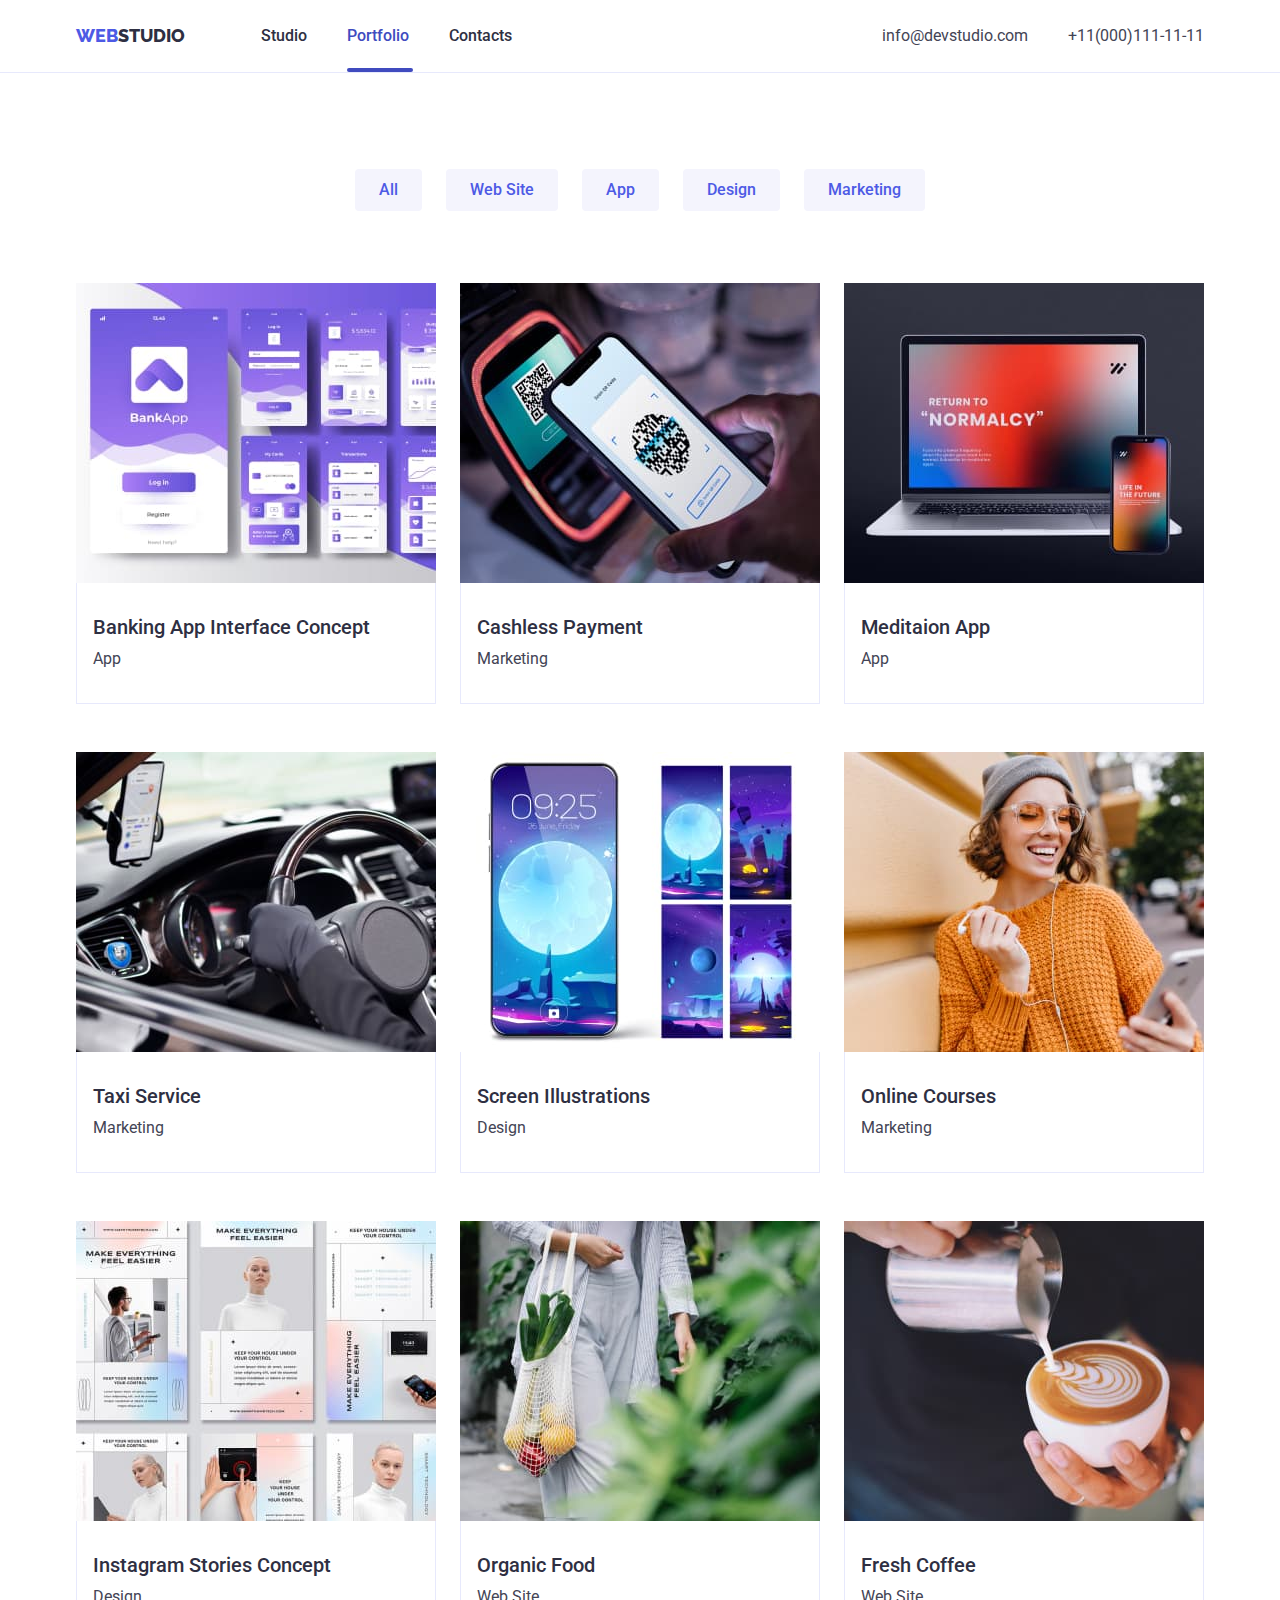
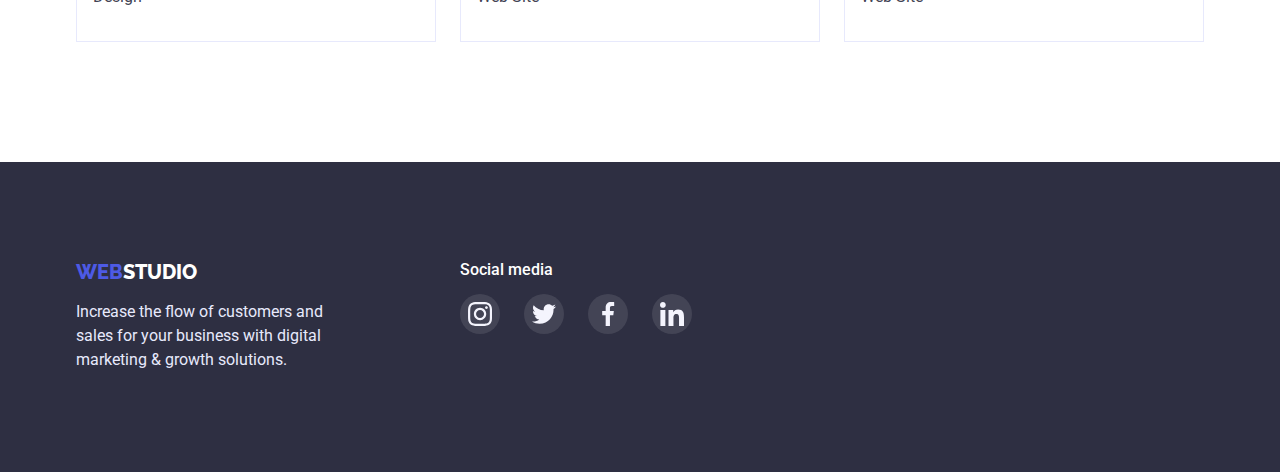
==== portfolio.html @ 0946b0a6 "start-materials" ====
<!DOCTYPE html>
<html lang="en">
  <head>
    <meta charset="UTF-8" />
    <meta http-equiv="X-UA-Compatible" content="IE=edge" />
    <meta name="viewport" content="width=device-width, initial-scale=1.0" />
    <link rel="preconnect" href="https://fonts.googleapis.com" />
    <link rel="preconnect" href="https://fonts.gstatic.com" crossorigin />
    <link
      href="https://fonts.googleapis.com/css2?family=Raleway:wght@800&family=Roboto:wght@400;500;700;900&display=swap"
      rel="stylesheet"
    />
    <title>Portfolio</title>
    <link
      rel="stylesheet"
      href="https://cdnjs.cloudflare.com/ajax/libs/modern-normalize/1.0.0/modern-normalize.min.css"
    />
    <link rel="stylesheet" href="./css/styles.css" />
  </head>
  <body>
    <header class="header-menu">
      <div class="container header-container">
        <nav class="menu">
          <a href="index.html" class="logo"
            >Web<span class="logo-studio">Studio</span>
          </a>
          <ul class="menu-list">
            <li class="menu-item">
              <a href="index.html" class="menu-link">Studio</a>
            </li>
            <li class="menu-item">
              <a href="#" class="current menu-link">Portfolio</a>
            </li>
            <li class="menu-item">
              <a href="contacts.html" class="menu-link">Contacts</a>
            </li>
          </ul>
        </nav>
        <ul class="contacts-list">
          <li class="contacts-item">
            <a href="mailto:info@devstudio.com" class="contacts-list"
              >info@devstudio.com</a
            >
          </li>
          <li class="contacts-item">
            <a href="tel:+11(000)111-11-11" class="contacts-list"
              >+11(000)111-11-11</a
            >
          </li>
        </ul>
      </div>
    </header>
    <main>
      <section class="portfolio">
        <div class="container">
          <h1 class="visually-hidden">Portfolio</h1>
          <ul class="button-list">
            <li class="button-item">
              <button type="button" class="filters">All</button>
            </li>
            <li class="button-item">
              <button type="button" class="filters">Web Site</button>
            </li>
            <li class="button-item">
              <button type="button" class="filters">App</button>
            </li>
            <li class="button-item">
              <button type="button" class="filters">Design</button>
            </li>
            <li class="button-item">
              <button type="button" class="filters">Marketing</button>
            </li>
          </ul>
          <ul class="example-list">
            <li class="example-item">
              <a href="#" class="example-element">
                <div class="example-box">
                  <img
                    src="./images/banking.jpg"
                    alt="Banking App Interface Concept"
                  />
                  <p class="example-top-text">
                    14 Stylish and User-Friendly App Design Concepts · Task
                    Manager App · Calorie Tracker App · Exotic Fruit Ecommerce
                    App · Cloud Storage App
                  </p>
                </div>
                <div class="example-container">
                  <h2 class="example-title">Banking App Interface Concept</h2>
                  <p class="example-text">App</p>
                </div></a
              >
            </li>
            <li class="example-item">
              <a href="#" class="example-element">
                <div class="example-box">
                  <img src="./images/cashless.jpg" alt="Cashless Paymen" />
                  <p class="example-top-text">
                    14 Stylish and User-Friendly App Design Concepts · Task
                    Manager App · Calorie Tracker App · Exotic Fruit Ecommerce
                    App · Cloud Storage App
                  </p>
                </div>
                <div class="example-container">
                  <h2 class="example-title">Cashless Payment</h2>
                  <p class="example-text">Marketing</p>
                </div></a
              >
            </li>
            <li class="example-item">
              <a href="#" class="example-element">
                <div class="example-box">
                  <img src="./images/maditaion.jpg" alt="Meditaion App" />
                  <p class="example-top-text">
                    14 Stylish and User-Friendly App Design Concepts · Task
                    Manager App · Calorie Tracker App · Exotic Fruit Ecommerce
                    App · Cloud Storage App
                  </p>
                </div>
                <div class="example-container">
                  <h2 class="example-title">Meditaion App</h2>
                  <p class="example-text">App</p>
                </div></a
              >
            </li>
            <li class="example-item">
              <a href="#" class="example-element">
                <div class="example-box">
                  <img src="./images/taxi.jpg" alt="Taxi Service" />
                  <p class="example-top-text">
                    14 Stylish and User-Friendly App Design Concepts · Task
                    Manager App · Calorie Tracker App · Exotic Fruit Ecommerce
                    App · Cloud Storage App
                  </p>
                </div>
                <div class="example-container">
                  <h2 class="example-title">Taxi Service</h2>
                  <p class="example-text">Marketing</p>
                </div></a
              >
            </li>
            <li class="example-item">
              <a href="#" class="example-element">
                <div class="example-box">
                  <img
                    src="./images/illustrations.jpg"
                    alt="Screen Illustrations"
                  />
                  <p class="example-top-text">
                    14 Stylish and User-Friendly App Design Concepts · Task
                    Manager App · Calorie Tracker App · Exotic Fruit Ecommerce
                    App · Cloud Storage App
                  </p>
                </div>
                <div class="example-container">
                  <h2 class="example-title">Screen Illustrations</h2>
                  <p class="example-text">Design</p>
                </div>
              </a>
            </li>
            <li class="example-item">
              <a href="#" class="example-element">
                <div class="example-box">
                  <img src="./images/courses.jpg" alt="Online Courses" />
                  <p class="example-top-text">
                    14 Stylish and User-Friendly App Design Concepts · Task
                    Manager App · Calorie Tracker App · Exotic Fruit Ecommerce
                    App · Cloud Storage App
                  </p>
                </div>
                <div class="example-container">
                  <h2 class="example-title">Online Courses</h2>
                  <p class="example-text">Marketing</p>
                </div></a
              >
            </li>
            <li class="example-item">
              <a href="#" class="example-element">
                <div class="example-box">
                  <img
                    src="./images/stories.jpg"
                    alt="Instagram Stories Concept"
                  />
                  <p class="example-top-text">
                    14 Stylish and User-Friendly App Design Concepts · Task
                    Manager App · Calorie Tracker App · Exotic Fruit Ecommerce
                    App · Cloud Storage App
                  </p>
                </div>
                <div class="example-container">
                  <h2 class="example-title">Instagram Stories Concept</h2>
                  <p class="example-text">Design</p>
                </div></a
              >
            </li>
            <li class="example-item">
              <a href="#" class="example-element">
                <div class="example-box">
                  <img src="./images/organic.jpg" alt="Organic Food" />
                  <p class="example-top-text">
                    14 Stylish and User-Friendly App Design Concepts · Task
                    Manager App · Calorie Tracker App · Exotic Fruit Ecommerce
                    App · Cloud Storage App
                  </p>
                </div>
                <div class="example-container">
                  <h2 class="example-title">Organic Food</h2>
                  <p class="example-text">Web Site</p>
                </div></a
              >
            </li>
            <li class="example-item">
              <a href="#" class="example-element">
                <div class="example-box">
                  <img src="./images/cofee.jpg" alt="Fresh Coffee" />
                  <p class="example-top-text">
                    14 Stylish and User-Friendly App Design Concepts · Task
                    Manager App · Calorie Tracker App · Exotic Fruit Ecommerce
                    App · Cloud Storage App
                  </p>
                </div>
                <div class="example-container">
                  <h2 class="example-title">Fresh Coffee</h2>
                  <p class="example-text">Web Site</p>
                </div></a
              >
            </li>
          </ul>
        </div>
      </section>
    </main>
    <footer class="footer">
      <div class="container content">
        <div class="footer-container">
          <a href="#" class="footer-logo"
            >Web<span class="footer-studio">Studio</span></a
          >
          <p class="footer-text">
            Increase the flow of customers and sales for your business with
            digital marketing & growth solutions.
          </p>
        </div>
        <div class="footer-social">
          <h3 class="socail-media">Social media</h3>
          <ul class="media-list">
            <li class="media-item">
              <a href="#" class="media-link">
                <svg class="media-icon">
                  <use href="./images/icons.svg#icon-insta-team"></use>
                </svg>
              </a>
            </li>
            <li class="media-item">
              <a href="#" class="media-link">
                <svg class="media-icon">
                  <use href="./images/icons.svg#icon-twitter-team"></use>
                </svg>
              </a>
            </li>
            <li class="media-item">
              <a href="#" class="media-link">
                <svg class="media-icon">
                  <use href="./images/icons.svg#icon-facebook-team"></use>
                </svg>
              </a>
            </li>
            <li class="media-item">
              <a href="#" class="media-link">
                <svg class="media-icon">
                  <use href="./images/icons.svg#icon-linkedin-team"></use>
                </svg>
              </a>
            </li>
          </ul>
        </div>
      </div>
    </footer>
  </body>
</html>
---- css/styles.css ----
:root {
  --body-color: #ffffff;
  --button: #4d5ae5;
  --button-hero-active: #404bbf;
  --team-bgd-color: #f4f4fd;
  --pramery-text-color: #2e2f42;
  --second-text-color: #434455;
  --text-footer: #e7e9fc;
  --background: rgba(46, 47, 66, 0.7);
  --icons: #f4f4fd;
  --costomers-icon: #8e8f99;
}
h1,
h2,
h3,
h4,
p,
ul {
  margin: 0;
  padding: 0;
}
img {
  display: block;
  max-width: 100%;
}
html {
  box-sizing: border-box;
}
*,
*::before,
*::after {
  box-sizing: inherit;
}
body {
  font-family: "Roboto", sans-serif;
  background-color: var(--body-color);
  color: var(--pramery-text-color);
}
a {
  text-decoration: none;
}
ul {
  list-style: none;
}
.container {
  width: 1158px;
  padding-left: 15px;
  padding-right: 15px;
  margin: 0 auto;
}
.header-menu {
  padding-bottom: 24px;
  padding-top: 24px;
  border-bottom: 1px solid var(--text-footer);
}
.header-container {
  display: flex;
  align-items: center;
}
.menu {
  display: flex;
  align-items: center;
}
.menu-list {
  display: flex;
  align-items: center;
}
.menu-item:not(:last-child) {
  margin-right: 40px;
}
.contacts-list {
  display: flex;
  margin-left: auto;
}
.contacts-item:not(:last-child) {
  margin-right: 40px;
}
.logo {
  margin-right: 76px;
  font-weight: 800;
  font-family: "Raleway", sans-serif;
  text-transform: uppercase;
  font-size: 18px;
  line-height: 1.3;
  color: var(--button);
}
.logo-studio {
  color: var(--pramery-text-color);
}
.menu-item {
  font-size: 16px;
  line-height: 1.5;
  font-weight: 500;
  color: var(--pramery-text-color);
}
.menu-link {
  color: var(--pramery-text-color);
  position: relative;
  transition: color 250ms cubic-bezier(0.4, 0, 0.2, 1);
}
.current {
  color: var(--button-hero-active);
}
.current::after {
  content: "";
  position: absolute;
  width: 66px;
  height: 4px;
  left: 0px;
  top: 42px;

  background: var(--button-hero-active);
  border-radius: 2px;
}
.menu-link:hover,
.menu-link:focus {
  color: var(--button-hero-active);
}
.contacts-list {
  margin-left: auto;
  font-size: 16px;
  line-height: 1.5;
  color: var(--second-text-color);
}
.contacts-list:hover,
.contacts-list:focus {
  color: var(--button-hero-active);
}
.hero {
  background-color: var(--pramery-text-color);
  padding: 188px 0;
  text-align: center;
  background: linear-gradient(to right, var(--background), var(--background)),
    url("../images/office.jpg");
  background-repeat: no-repeat;
  background-position: center;
  background-size: cover;
  width: 1440px;
  margin: 0 auto;
}
.hero-title {
  color: var(--body-color);
  font-weight: 700;
  font-size: 56px;
  line-height: 1.07;
  text-align: center;
  margin: 0 auto;
  width: 496px;
  margin-bottom: 48px;
}
.order {
  box-shadow: 0px 4px 4px rgba(0, 0, 0, 0.15);
  border-radius: 4px;
  border: none;
  font-weight: 500;
  font-family: inherit;
  cursor: pointer;
  background-color: var(--button);
  color: var(--body-color);
  font-style: normal;
  padding: 16px 32px;
  transition: color 250ms cubic-bezier(0.4, 0, 0.2, 1),
    background-color 250ms cubic-bezier(0.4, 0, 0.2, 1),
    box-shadow 250ms cubic-bezier(0.4, 0, 0.2, 1);
}
.order:hover,
.order:focus {
  background-color: var(--button-hero-active);
}
.advantages {
  padding-top: 120px;
  padding-bottom: 120px;
}
.visually-hidden {
  position: absolute;
  white-space: nowrap;
  width: 1px;
  height: 1px;
  overflow: hidden;
  border: 0;
  padding: 0;
  clip: rect(0 0 0 0);
  clip-path: inset(50%);
  margin: -1px;
}
.advantages-list {
  display: flex;
}
.advantages-item:not(:last-child) {
  margin-right: 24px;
}
.advantages-item {
  width: 264px;
}

.advantages-title {
  font-style: normal;
  font-weight: 500;
  font-size: 20px;
  line-height: 1.2;
  margin-bottom: 8px;
}

.advantages-description {
  color: var(--second-text-color);
}
.icons {
  width: 264px;
  height: 112px;
  background: var(--icons);
  border-radius: 4px;
  justify-content: center;
  align-items: center;
  display: flex;
  margin-bottom: 8px;
}
.svg-use {
  width: 64px;
  height: 64px;
}
.services {
  padding-bottom: 120px;
  text-align: center;
}
.services-list {
  display: flex;
}
.services-item:not(:last-child) {
  margin-right: 24px;
}
.services-title {
  font-weight: 700;
  font-size: 36px;
  line-height: 1.11;
  margin-bottom: 72px;
}
.team {
  text-align: center;

  padding: 120px 0;
  background-color: var(--team-bgd-color);
}
.team-list {
  display: flex;
}
.team-item {
  width: 264px;
  box-shadow: 0px 1px 6px rgba(46, 47, 66, 0.08),
    0px 1px 1px rgba(46, 47, 66, 0.16), 0px 2px 1px rgba(46, 47, 66, 0.08);
  border-radius: 0px 0px 4px 4px;
  background: var(--body-color);
}
.team-item:not(:last-child) {
  margin-right: 24px;
}
.team-card {
  padding: 32px 16px;
}
.team-name {
  margin-bottom: 8px;
  font-weight: 500;
  font-size: 20px;
  line-height: 1.2;
}
.team-profesion {
  color: var(--second-text-color);
  line-height: 1.5;
  margin-bottom: 8px;
}
.social-list {
  display: flex;
}
.social-item {
  width: 40px;
  height: 40px;
}
.social-item:not(:last-child) {
  margin-right: 24px;
}
.social-link {
  background-color: var(--button);
  width: 100%;
  height: 100%;

  border-radius: 50%;
  display: flex;
  justify-content: center;
  align-items: center;

  transition: background-color 250ms cubic-bezier(0.4, 0, 0.2, 1);
}
.social-link:hover {
  background-color: var(--button-hero-active);
}

.social-svg {
  width: 16px;
  height: 16px;
  transition: fill 250ms cubic-bezier(0.4, 0, 0.2, 1);
}

.costomers {
  padding-top: 130px;
  padding-bottom: 120px;
  text-align: center;
}
.costomers-list {
  display: flex;
}

.costomers-item {
  width: 168px;
  height: 88px;
  border-radius: 4px;
  border: 1px solid var(--costomers-icon);
  transition: color 250ms cubic-bezier(0.4, 0, 0.2, 1);
}
.costomers-item:hover {
  fill: var(--body-color);
  border: 1px solid var(--button-hero-active);
}
.costomers-item:not(:last-child) {
  margin-right: 24px;
}
.costomers-link {
  width: 100%;
  height: 100%;

  display: flex;
  align-items: center;
  justify-content: center;
  transition: border-color 250ms cubic-bezier(0.4, 0, 0.2, 1);
}
.costomers-svg {
  width: 104px;
  height: 56px;
  fill: var(--costomers-icon);
  transition: fill 250ms cubic-bezier(0.4, 0, 0.2, 1);
}
.costomers-item:hover svg {
  fill: var(--button-hero-active);
}

.footer {
  padding: 100px 0;

  background: var(--pramery-text-color);
}
.content {
  display: flex;
}
.footer-logo {
  color: var(--button);
  font-family: "Raleway", sans-serif;
  text-transform: uppercase;
  font-size: 20px;
  font-weight: 800;
  line-height: 1.05;
}
.footer-studio {
  color: var(--body-color);
}
.footer-container {
  margin-right: 120px;
}
.footer-text {
  color: var(--text-footer);
  line-height: 1.5;
  width: 264px;
  margin-top: 16px;
}
.socail-media {
  color: var(--body-color);
  font-size: 16px;
  font-weight: 500;
  line-height: 1;
  margin-bottom: 16px;
}
.media-list {
  display: flex;
}

.media-item {
  width: 40px;
  height: 40px;
}
.media-item:not(:last-child) {
  margin-right: 24px;
}
.media-link {
  background-color: rgba(255, 255, 255, 0.1);
  width: 100%;
  height: 100%;

  border-radius: 50%;
  display: flex;
  justify-content: center;
  align-items: center;
  transition: background-color 250ms cubic-bezier(0.4, 0, 0.2, 1);
}
.media-link:hover {
  background-color: #31d0aa;
}

.media-icon {
  width: 24px;
  height: 24px;
}
.button-list {
  display: flex;
  justify-content: center;
  margin-bottom: 72px;
}
.button-item:not(:last-child) {
  margin-right: 24px;
}
.filters {
  padding: 12px 24px;
  border: 1px solid var(--text-footer);
  border-radius: 4px;
  border: none;
  font-family: inherit;
  cursor: pointer;
  font-weight: 500;
  color: var(--button);
  background: var(--team-bgd-color);
  transition: color 250ms cubic-bezier(0.4, 0, 0.2, 1),
    background-color 250ms cubic-bezier(0.4, 0, 0.2, 1),
    box-shadow 250ms cubic-bezier(0.4, 0, 0.2, 1);
}
.filters:hover,
.filters:focus {
  background: var(--button-hero-active);
  color: var(--body-color);
  box-shadow: 0px 3px 1px rgba(0, 0, 0, 0.1), 0px 2px 1px rgba(0, 0, 0, 0.08),
    0px 2px 2px rgba(0, 0, 0, 0.12);
}
.portfolio {
  padding-top: 96px;
  padding-bottom: 120px;
}
.example-list {
  display: flex;
  flex-wrap: wrap;
  margin-left: -24px;
  margin-top: -48px;
}
.example-item {
  margin-top: 48px;
  margin-left: 24px;
  transition: box-shadow 250ms cubic-bezier(0.4, 0, 0.2, 1);
}
.example-item:hover,
.example-item:focus {
  box-shadow: 0px 1px 6px rgba(46, 47, 66, 0.08),
    0px 1px 1px rgba(46, 47, 66, 0.16), 0px 2px 1px rgba(46, 47, 66, 0.08);
}
.example-box {
  position: relative;
  overflow: hidden;
}
.example-top-text {
  background-color: var(--button);
  position: absolute;
  top: 0;
  color: var(--icons);
  line-height: 1.5;
  height: 100%;
  padding: 40px;
  transform: translateY(100%);
  transition: transform 250ms cubic-bezier(0.4, 0, 0.2, 1);
}
.example-element:hover .example-top-text,
.example-element:focus .example-top-text {
  transform: translateY(0);
}

.example-container {
  padding-top: 32px;
  padding-bottom: 32px;
  padding-left: 16px;
  border-bottom: 1px solid var(--text-footer);
  border-left: 1px solid var(--text-footer);
  border-right: 1px solid var(--text-footer);
}
.example-title {
  font-weight: 500;
  margin-bottom: 8px;
  font-size: 20px;
  line-height: 1.2;
  color: var(--pramery-text-color);
}
.example-text {
  line-height: 1.5;
  color: var(--second-text-color);
}
.backdrop {
  width: 100%;
  height: 100%;
  position: fixed;
  top: 0;
  transition: opacity 250ms cubic-bezier(0.4, 0, 0.2, 1),
    visibility 250ms cubic-bezier(0.4, 0, 0.2, 1);
  background: rgba(46, 47, 66, 0.4);
}
.modal {
  width: 408px;
  height: 576px;
  background-color: #ffffff;
  border-radius: 4px;
  position: absolute;
  top: 50%;
  left: 50%;
  transform: translate(-50%, -50%);
  transition: translate(-50%, 50%) scale(1);
  background: #fcfcfc;
  box-shadow: 0px 1px 1px rgba(0, 0, 0, 0.14), 0px 1px 3px rgba(0, 0, 0, 0.12),
    0px 2px 1px rgba(0, 0, 0, 0.2);
}
.close-btn {
  width: 24px;
  height: 24px;
  border-radius: 50%;
  background: #e7e9fc;
  border: 1px solid rgba(0, 0, 0, 0.1);
  position: absolute;
  top: 24px;
  right: 24px;
  justify-content: center;
  align-items: center;
  display: flex;
  transition: border 250ms cubic-bezier(0.4, 0, 0.2, 1);
}
.close-icon {
  position: absolute;
  fill: #000000;
  height: 16px;
  cursor: pointer;

  width: 16px;
  transition: fill 250ms cubic-bezier(0.4, 0, 0.2, 1),
    background-color 250ms cubic-bezier(0.4, 0, 0.2, 1);
}
.close-btn:hover,
.close-btn:focus {
  background-color: var(--button-hero-active);
}
.close-btn:hover svg,
.close-btn:focus svg {
  fill: var(--body-color);
}
.is-hidden {
  z-index: -1;
  opacity: 0;
  visibility: hidden;
  pointer-events: none;
}
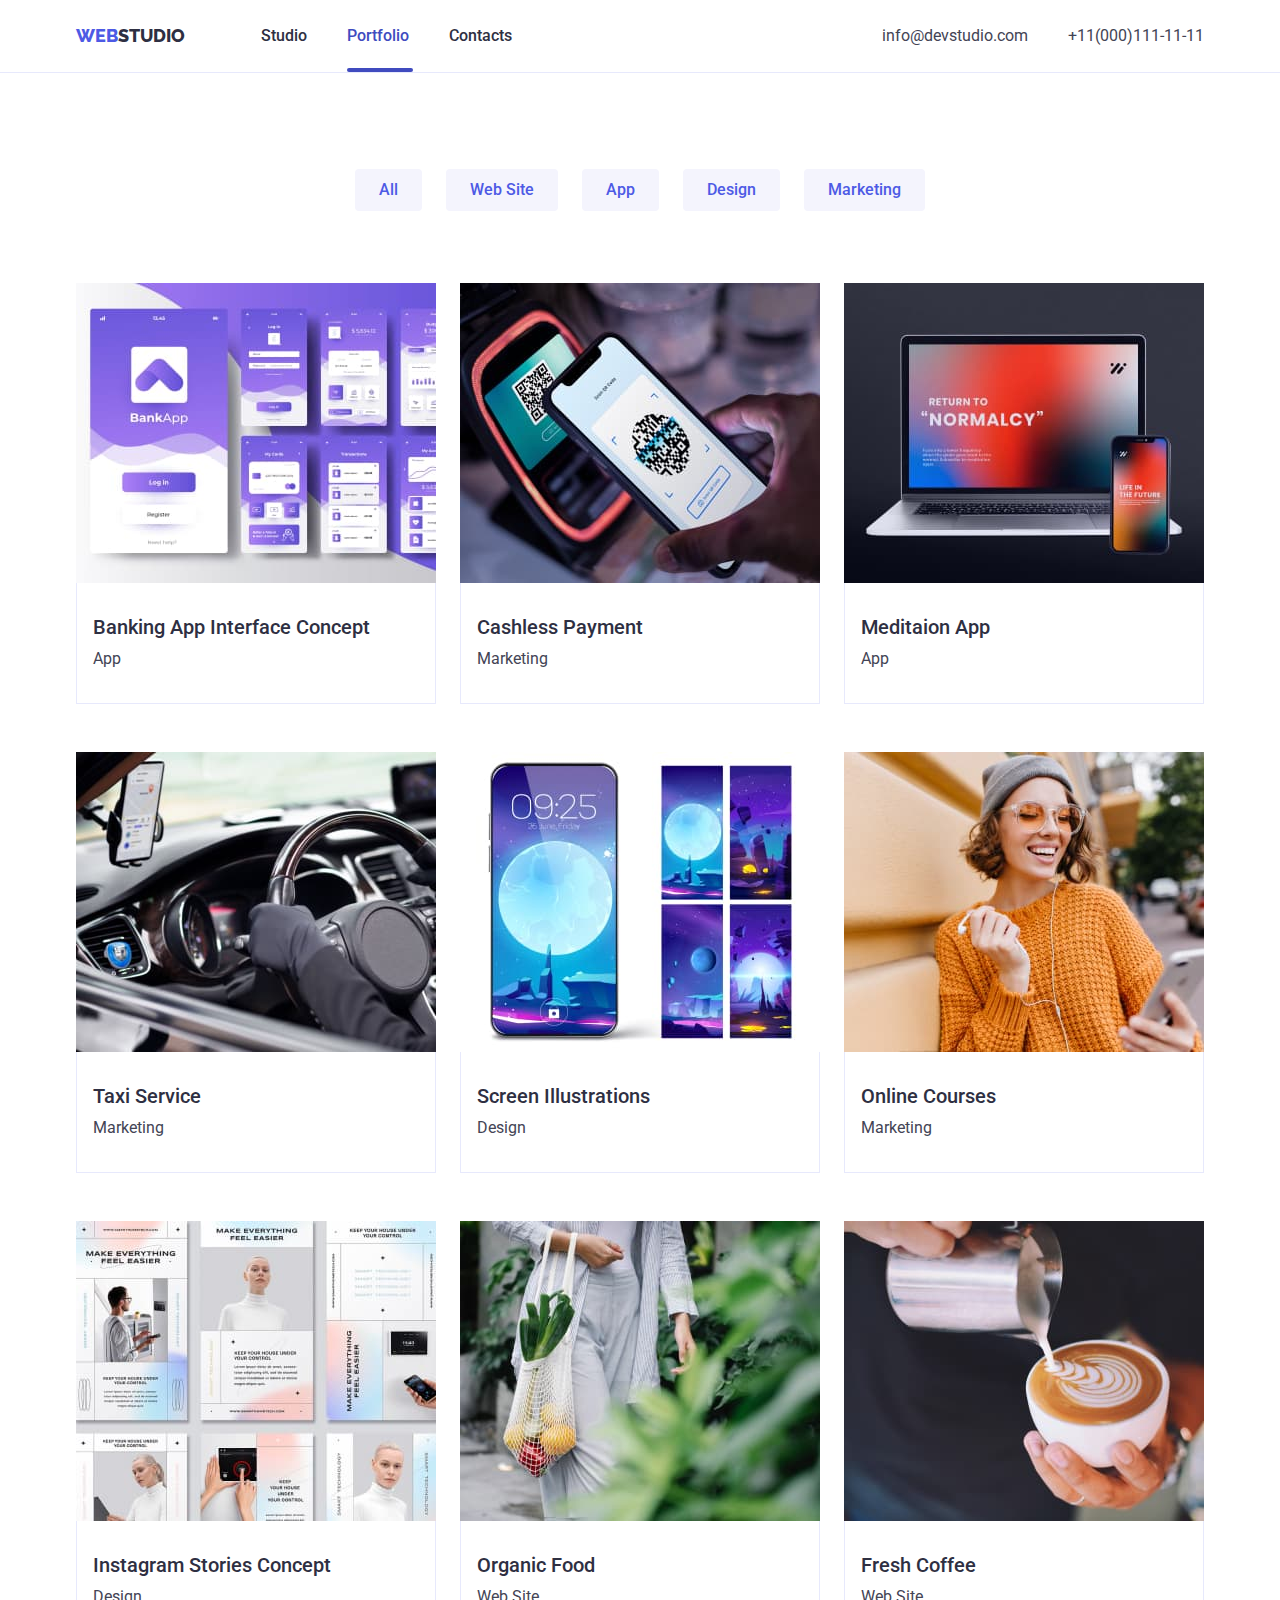
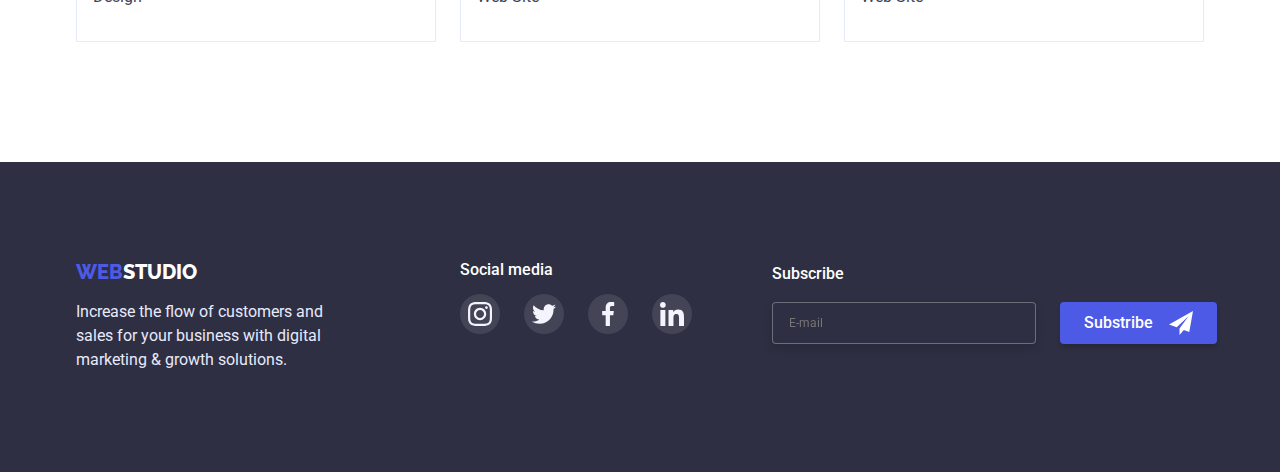
==== commit 1a81418d: "check" ====
--- a/portfolio.html
+++ b/portfolio.html
@@ -273,6 +273,19 @@
             </li>
           </ul>
         </div>
+        <div class="footer-form">
+          <h3 class="form-name">Subscribe</h3>
+          <form class="form-substribe">
+            <label for="mail" class="label-footer"></label>
+            <input name="email" placeholder="E-mail" class="input-footer" />
+            <button type="submit" class="button-form-footer">
+              Substribe
+              <svg class="icon-fly">
+                <use href="./images/icons.svg#icon-fly"></use>
+              </svg>
+            </button>
+          </form>
+        </div>
       </div>
     </footer>
   </body>
--- a/css/styles.css
+++ b/css/styles.css
@@ -9,6 +9,7 @@
   --background: rgba(46, 47, 66, 0.7);
   --icons: #f4f4fd;
   --costomers-icon: #8e8f99;
+  --text-color: #757575;
 }
 h1,
 h2,
@@ -311,14 +312,8 @@
 .costomers-item {
   width: 168px;
   height: 88px;
-  border-radius: 4px;
-  border: 1px solid var(--costomers-icon);
-  transition: color 250ms cubic-bezier(0.4, 0, 0.2, 1);
-}
-.costomers-item:hover {
-  fill: var(--body-color);
-  border: 1px solid var(--button-hero-active);
-}
+}
+
 .costomers-item:not(:last-child) {
   margin-right: 24px;
 }
@@ -329,6 +324,8 @@
   display: flex;
   align-items: center;
   justify-content: center;
+  border: 1px solid var(--costomers-icon);
+  border-radius: 4px;
   transition: border-color 250ms cubic-bezier(0.4, 0, 0.2, 1);
 }
 .costomers-svg {
@@ -337,7 +334,13 @@
   fill: var(--costomers-icon);
   transition: fill 250ms cubic-bezier(0.4, 0, 0.2, 1);
 }
-.costomers-item:hover svg {
+.costomers-link:hover,
+.costomers-link:focus {
+  fill: var(--body-color);
+  border: 1px solid var(--button-hero-active);
+}
+.costomers-link:hover svg,
+.costomers-link:focus svg {
   fill: var(--button-hero-active);
 }
 
@@ -369,6 +372,9 @@
   width: 264px;
   margin-top: 16px;
 }
+.footer-social {
+  margin-right: 80px;
+}
 .socail-media {
   color: var(--body-color);
   font-size: 16px;
@@ -406,6 +412,59 @@
   width: 24px;
   height: 24px;
 }
+/* .footer-form {
+  display: flex;
+} */
+.form-name {
+  color: var(--body-color);
+  font-size: 16px;
+  line-height: 1.5;
+  font-weight: 500;
+  margin-bottom: 16px;
+}
+
+.form-substribe {
+  display: flex;
+}
+.input-footer {
+  border: 1px solid rgba(255, 255, 255, 0.3);
+  filter: drop-shadow(0px 4px 4px rgba(0, 0, 0, 0.15));
+  border-radius: 4px;
+  background: var(--pramery-text-color);
+  font-size: 12px;
+  line-height: 2;
+  padding: 8px 16px;
+  width: 264px;
+  margin-right: 24px;
+}
+.button-form-footer {
+  box-shadow: 0px 4px 4px rgba(0, 0, 0, 0.15);
+  border-radius: 4px;
+  border: none;
+  display: flex;
+  align-items: center;
+  font-weight: 500;
+  font-family: inherit;
+  font-size: 16px;
+  line-height: 1, 5;
+  cursor: pointer;
+  background-color: var(--button);
+  color: var(--body-color);
+  font-style: normal;
+  padding: 8px 24px;
+  transition: color 250ms cubic-bezier(0.4, 0, 0.2, 1),
+    background-color 250ms cubic-bezier(0.4, 0, 0.2, 1),
+    box-shadow 250ms cubic-bezier(0.4, 0, 0.2, 1);
+}
+.icon-fly {
+  fill: var(--body-color);
+  width: 24px;
+  height: 24px;
+  margin-left: 16px;
+}
+
+/* Стилі для Портфоліо */
+
 .button-list {
   display: flex;
   justify-content: center;
@@ -448,13 +507,8 @@
 .example-item {
   margin-top: 48px;
   margin-left: 24px;
-  transition: box-shadow 250ms cubic-bezier(0.4, 0, 0.2, 1);
-}
-.example-item:hover,
-.example-item:focus {
-  box-shadow: 0px 1px 6px rgba(46, 47, 66, 0.08),
-    0px 1px 1px rgba(46, 47, 66, 0.16), 0px 2px 1px rgba(46, 47, 66, 0.08);
-}
+}
+
 .example-box {
   position: relative;
   overflow: hidden;
@@ -474,6 +528,17 @@
 .example-element:focus .example-top-text {
   transform: translateY(0);
 }
+.example-element {
+  display: block;
+}
+.example-element:hover,
+.example-element:focus {
+  box-shadow: 0px 1px 6px rgba(46, 47, 66, 0.08),
+    0px 1px 1px rgba(46, 47, 66, 0.16), 0px 2px 1px rgba(46, 47, 66, 0.08);
+}
+.example-element {
+  transition: box-shadow 250ms cubic-bezier(0.4, 0, 0.2, 1);
+}
 
 .example-container {
   padding-top: 32px;
@@ -503,6 +568,13 @@
     visibility 250ms cubic-bezier(0.4, 0, 0.2, 1);
   background: rgba(46, 47, 66, 0.4);
 }
+.is-hidden {
+  z-index: -1;
+  opacity: 0;
+  visibility: hidden;
+  pointer-events: none;
+}
+
 .modal {
   width: 408px;
   height: 576px;
@@ -516,6 +588,7 @@
   background: #fcfcfc;
   box-shadow: 0px 1px 1px rgba(0, 0, 0, 0.14), 0px 1px 3px rgba(0, 0, 0, 0.12),
     0px 2px 1px rgba(0, 0, 0, 0.2);
+  padding: 72px 24px;
 }
 .close-btn {
   width: 24px;
@@ -549,9 +622,198 @@
 .close-btn:focus svg {
   fill: var(--body-color);
 }
-.is-hidden {
-  z-index: -1;
-  opacity: 0;
-  visibility: hidden;
-  pointer-events: none;
-}
+.modal-form {
+  justify-content: center;
+}
+.modal-title {
+  font-family: "Roboto";
+  font-style: normal;
+  font-weight: 500;
+  font-size: 16px;
+  line-height: 1.5;
+  margin-bottom: 14px;
+  text-align: center;
+  color: var(--pramery-text-color);
+}
+.label-form {
+  font-size: 12px;
+  line-height: 1.33;
+  color: var(--costomers-icon);
+  margin-bottom: 4px;
+}
+.form-icon {
+  position: absolute;
+  display: inline-block;
+  top: 50%;
+  left: 15px;
+  fill: var(--pramery-text-color);
+  transform: translateY(-50%);
+  transition: fill 250ms cubic-bezier(0.4, 0, 0.2, 1);
+}
+.person {
+  width: 18px;
+  height: 18px;
+}
+.phone {
+  width: 13px;
+  height: 13px;
+}
+.mail {
+  width: 15px;
+  height: 12px;
+}
+.item-form {
+  position: relative;
+  display: flex;
+  flex-direction: column;
+}
+.item-form:not(:last-child) {
+  margin-bottom: 10px;
+}
+.label-form {
+  text-align: left;
+  font-size: 12px;
+  line-height: 14px;
+  letter-spacing: 0.01em;
+  color: var(--pramery-text-color);
+  margin-bottom: 4px;
+}
+.span-form {
+  position: relative;
+}
+.input-form:focus-within {
+  border: 1px solid #18a0fb;
+}
+
+.input-form {
+  width: 360px;
+  height: 40px;
+  border: 1px solid rgba(33, 33, 33, 0.2);
+  box-sizing: border-box;
+  border-radius: 4px;
+  padding-left: 42px;
+  transition: border 250ms cubic-bezier(0.4, 0, 0.2, 1);
+}
+
+.input-form:hover ~ .form-icon {
+  fill: var(--button);
+  transition: fill 250ms cubic-bezier(0.4, 0, 0.2, 1);
+}
+.input-form:hover {
+  border: 1px solid var(--button);
+  transition: border 250ms cubic-bezier(0.4, 0, 0.2, 1);
+  outline: none;
+}
+.input-form:focus {
+  border: 1px solid var(--button);
+  transition: border 250ms cubic-bezier(0.4, 0, 0.2, 1);
+  outline: none;
+}
+.input-form:focus ~ .form-icon {
+  fill: var(--button);
+  transition: fill 250ms cubic-bezier(0.4, 0, 0.2, 1);
+}
+.input-comment {
+  resize: none;
+  border: 1px solid rgba(33, 33, 33, 0.2);
+  box-sizing: border-box;
+  border-radius: 4px;
+  width: 360px;
+  height: 120px;
+  font-size: 12px;
+  line-height: 1.16;
+  letter-spacing: 0.01em;
+  color: rgba(117, 117, 117, 0.5);
+  padding-top: 12px;
+  padding-bottom: 12px;
+  padding-left: 16px;
+  padding-right: 16px;
+  transition: border 250ms cubic-bezier(0.4, 0, 0.2, 1);
+}
+.input-comment:hover,
+.input-comment:focus {
+  border: 1px solid var(--button);
+  transition: border 250ms cubic-bezier(0.4, 0, 0.2, 1);
+  outline: none;
+}
+
+.check {
+  width: 8px;
+  height: 8px;
+  fill: transparent;
+
+  align-items: center;
+}
+.btn-send {
+  padding-left: 56px;
+  padding-top: 10px;
+  padding-bottom: 10px;
+  padding-right: 55px;
+  background: var(--button);
+  color: var(--body-color);
+  box-shadow: 0px 4px 4px rgba(0, 0, 0, 0.15);
+  border-radius: 4px;
+  transition: box-shadow 250ms cubic-bezier(0.4, 0, 0.2, 1);
+  margin-top: 30px;
+  font-weight: 500;
+  font-size: 16px;
+  line-height: 1.5;
+  border: none;
+  display: block;
+  margin: 0 auto;
+  cursor: pointer;
+}
+.text {
+  font-size: 12px;
+  line-height: 1.33;
+  color: var(--text-color);
+}
+.doc {
+  color: var(--button);
+  font-size: 12px;
+  line-height: 1.33;
+  text-decoration: underline;
+}
+.checkbox-label {
+  margin-bottom: 24px;
+  margin-top: 16px;
+  display: flex;
+}
+.checkbox {
+  position: absolute;
+  width: 1px;
+  height: 1px;
+  margin: -1px;
+  border: 0;
+  padding: 0;
+  clip: rect(0 0 0 0);
+  overflow: hidden;
+}
+.icon-okay {
+  width: 16px;
+  height: 16px;
+  border: 1px solid var(--pramery-text-color);
+  border-radius: 4px;
+  margin: 0 8px 0 0;
+  display: flex;
+  align-items: center;
+  justify-content: center;
+  transition: background-color 250ms cubic-bezier(0.4, 0, 0.2, 1),
+    border-color 250ms cubic-bezier(0.4, 0, 0.2, 1);
+}
+
+.checkbox:checked + .icon-okay {
+  border-color: var(--button);
+  background-color: var(--button);
+}
+.checkbox:checked + .icon-okay .check {
+  fill: var(--icons);
+}
+.checkbox:focus + .icon-okay {
+  transition: background-color 250ms cubic-bezier(0.4, 0, 0.2, 1),
+    border-color 250ms cubic-bezier(0.4, 0, 0.2, 1);
+}
+
+.item-form:focus-within > .icon-okay {
+  fill: var(--icons);
+}
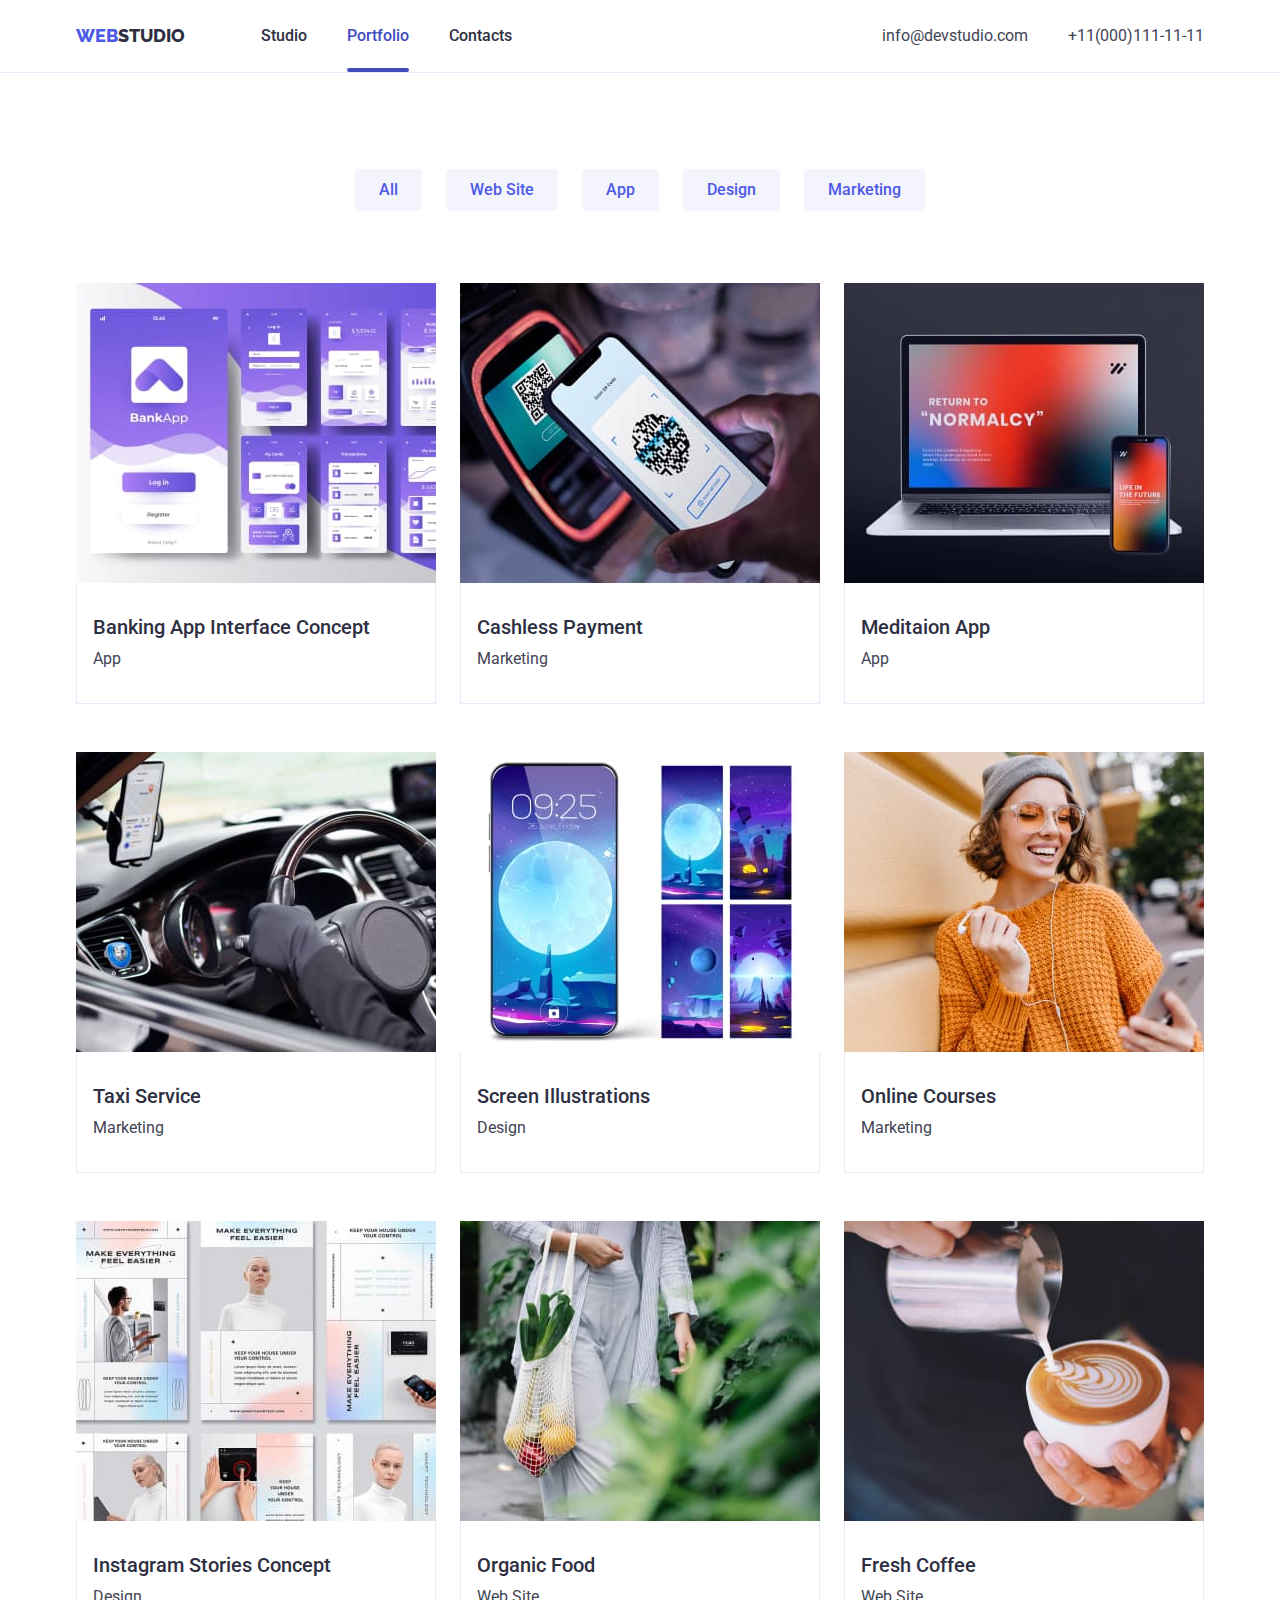
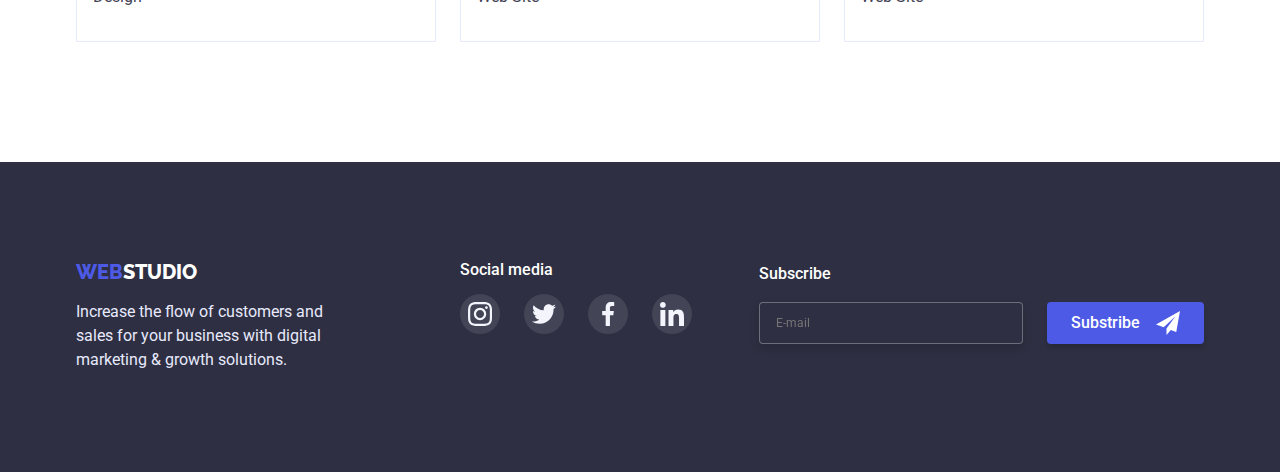
==== commit 96fce953: "fixed" ====
--- a/portfolio.html
+++ b/portfolio.html
@@ -241,7 +241,7 @@
           </p>
         </div>
         <div class="footer-social">
-          <h3 class="socail-media">Social media</h3>
+          <p class="socail-media">Social media</p>
           <ul class="media-list">
             <li class="media-item">
               <a href="#" class="media-link">
@@ -274,7 +274,7 @@
           </ul>
         </div>
         <div class="footer-form">
-          <h3 class="form-name">Subscribe</h3>
+          <p class="form-name">Subscribe</p>
           <form class="form-substribe">
             <label for="mail" class="label-footer"></label>
             <input name="email" placeholder="E-mail" class="input-footer" />
--- a/css/styles.css
+++ b/css/styles.css
@@ -105,7 +105,7 @@
 .current::after {
   content: "";
   position: absolute;
-  width: 66px;
+  width: 100%;
   height: 4px;
   left: 0px;
   top: 42px;
@@ -373,7 +373,7 @@
   margin-top: 16px;
 }
 .footer-social {
-  margin-right: 80px;
+  margin-right: auto;
 }
 .socail-media {
   color: var(--body-color);
@@ -436,6 +436,7 @@
   padding: 8px 16px;
   width: 264px;
   margin-right: 24px;
+  color: rgba(255, 255, 255, 0.6);
 }
 .button-form-footer {
   box-shadow: 0px 4px 4px rgba(0, 0, 0, 0.15);
@@ -559,6 +560,8 @@
   line-height: 1.5;
   color: var(--second-text-color);
 }
+
+/* modal and form */
 .backdrop {
   width: 100%;
   height: 100%;
@@ -577,18 +580,18 @@
 
 .modal {
   width: 408px;
-  height: 576px;
+
   background-color: #ffffff;
   border-radius: 4px;
   position: absolute;
   top: 50%;
   left: 50%;
   transform: translate(-50%, -50%);
-  transition: translate(-50%, 50%) scale(1);
+
   background: #fcfcfc;
   box-shadow: 0px 1px 1px rgba(0, 0, 0, 0.14), 0px 1px 3px rgba(0, 0, 0, 0.12),
     0px 2px 1px rgba(0, 0, 0, 0.2);
-  padding: 72px 24px;
+  padding: 72px 24px 24px;
 }
 .close-btn {
   width: 24px;
@@ -640,6 +643,8 @@
   line-height: 1.33;
   color: var(--costomers-icon);
   margin-bottom: 4px;
+  text-align: left;
+  letter-spacing: 0.01em;
 }
 .form-icon {
   position: absolute;
@@ -651,16 +656,16 @@
   transition: fill 250ms cubic-bezier(0.4, 0, 0.2, 1);
 }
 .person {
+  width: 22px;
+  height: 24px;
+}
+.phone {
   width: 18px;
-  height: 18px;
-}
-.phone {
-  width: 13px;
-  height: 13px;
+  height: 24px;
 }
 .mail {
-  width: 15px;
-  height: 12px;
+  width: 18px;
+  height: 24px;
 }
 .item-form {
   position: relative;
@@ -670,14 +675,7 @@
 .item-form:not(:last-child) {
   margin-bottom: 10px;
 }
-.label-form {
-  text-align: left;
-  font-size: 12px;
-  line-height: 14px;
-  letter-spacing: 0.01em;
-  color: var(--pramery-text-color);
-  margin-bottom: 4px;
-}
+
 .span-form {
   position: relative;
 }
@@ -776,7 +774,7 @@
 }
 .checkbox-label {
   margin-bottom: 24px;
-  margin-top: 16px;
+  margin-top: 6px;
   display: flex;
 }
 .checkbox {
